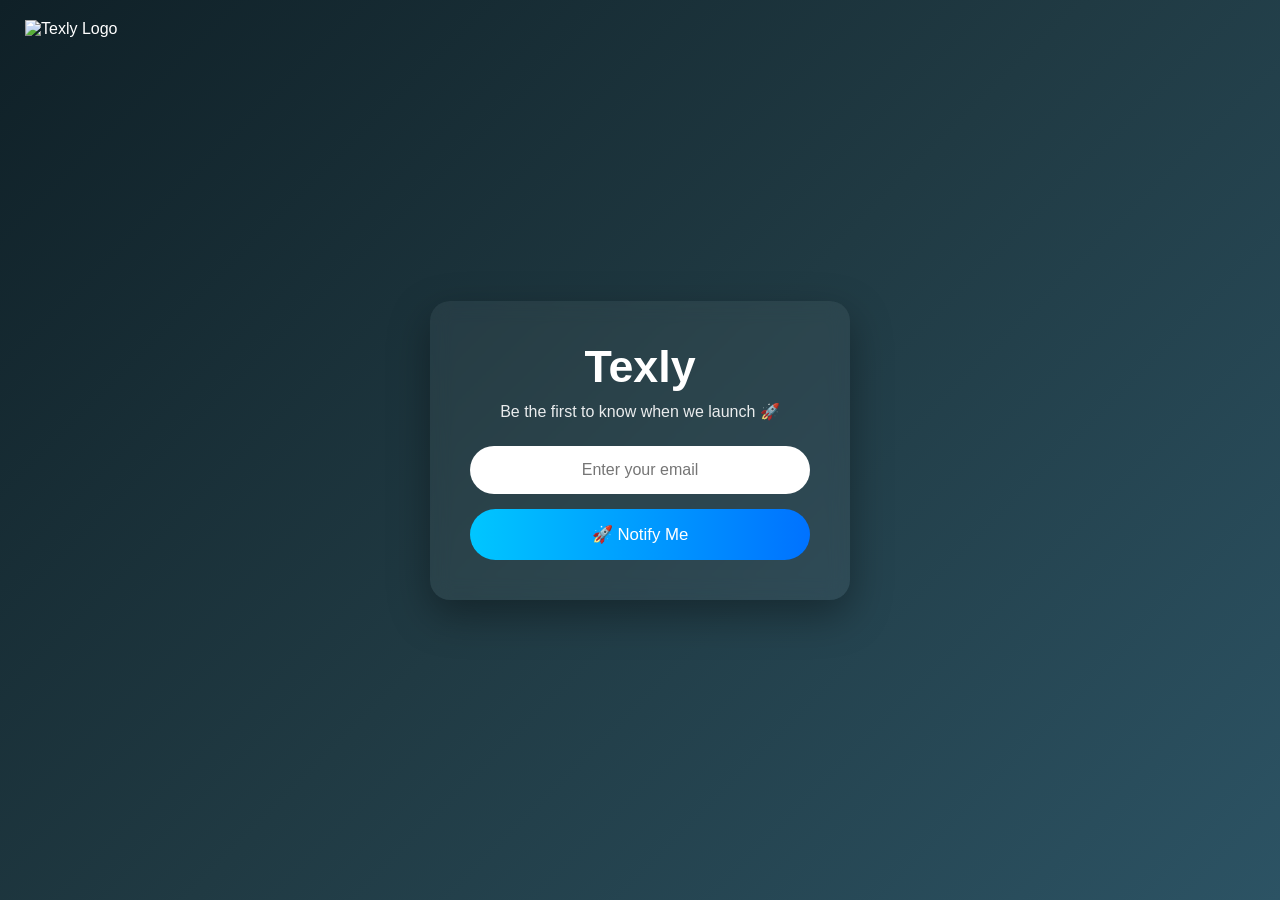
==== index.html @ 50f44037 "Update index.html" ====
<!DOCTYPE html>
<html lang="en">
<head>
  <meta charset="UTF-8" />
  <meta name="viewport" content="width=device-width, initial-scale=1.0" />
  <title>Texly – Launching Soon</title>

  <!-- EmailJS -->
  <script src="https://cdn.jsdelivr.net/npm/emailjs-com@3/dist/email.min.js"></script>
  <script>
    (function () {
      emailjs.init("guIEXPU-p_rC5m2ol");
    })();
  </script>

  <style>
    * {
      margin: 0;
      padding: 0;
      box-sizing: border-box;
      font-family: Arial, Helvetica, sans-serif;
    }

    body {
      min-height: 100vh;
      background: linear-gradient(135deg, #0f2027, #203a43, #2c5364);
      color: #ffffff;
      display: flex;
      align-items: center;
      justify-content: center;
      text-align: center;
      position: relative;
    }

    .corner-logo {
      position: absolute;
      top: 20px;
      left: 25px;
    }

    .corner-logo img {
      width: 90px;
    }

    .container {
      max-width: 420px;
      width: 100%;
      padding: 40px;
      background: rgba(255, 255, 255, 0.05);
      border-radius: 20px;
      backdrop-filter: blur(10px);
      box-shadow: 0 15px 40px rgba(0, 0, 0, 0.35);
    }

    h1 {
      font-size: 2.8rem;
      margin-bottom: 10px;
    }

    p {
      margin-bottom: 25px;
      opacity: 0.9;
    }

    form {
      display: flex;
      flex-direction: column;
      gap: 15px;
    }

    input {
      padding: 15px;
      border-radius: 50px;
      border: none;
      text-align: center;
      font-size: 1rem;
    }

    button {
      background: linear-gradient(to right, #00c6ff, #0072ff);
      border: none;
      color: #fff;
      padding: 15px;
      font-size: 1.05rem;
      border-radius: 50px;
      cursor: pointer;
    }

    .success {
      margin-top: 15px;
      color: #00ffcc;
      font-weight: bold;
      display: none;
    }
  </style>
</head>

<body>

  <div class="corner-logo">
    <img src="images/texly-logo.png" alt="Texly Logo">
  </div>

  <div class="container">
    <h1>Texly</h1>
    <p>Be the first to know when we launch 🚀</p>

    <form onsubmit="sendEmail(event)">
      <input type="email" id="email" placeholder="Enter your email" required />
      <button type="submit">🚀 Notify Me</button>
    </form>

    <div class="success" id="successMessage">
      ✅ Thank you for trusting us! Check your email 💙
    </div>
  </div>

  <script>
    function sendEmail(event) {
      event.preventDefault();

      const email = document.getElementById("email").value;

      emailjs.send(
        "service_ywtnjc5",
        "template_0w3dyph",
        { user_email: email }
      ).then(
        function () {
          document.getElementById("successMessage").style.display = "block";
          document.getElementById("email").value = "";
        },
        function (error) {
          alert("Error sending email 😢");
          console.log(error);
        }
      );
    }
  </script>

</body>
</html>
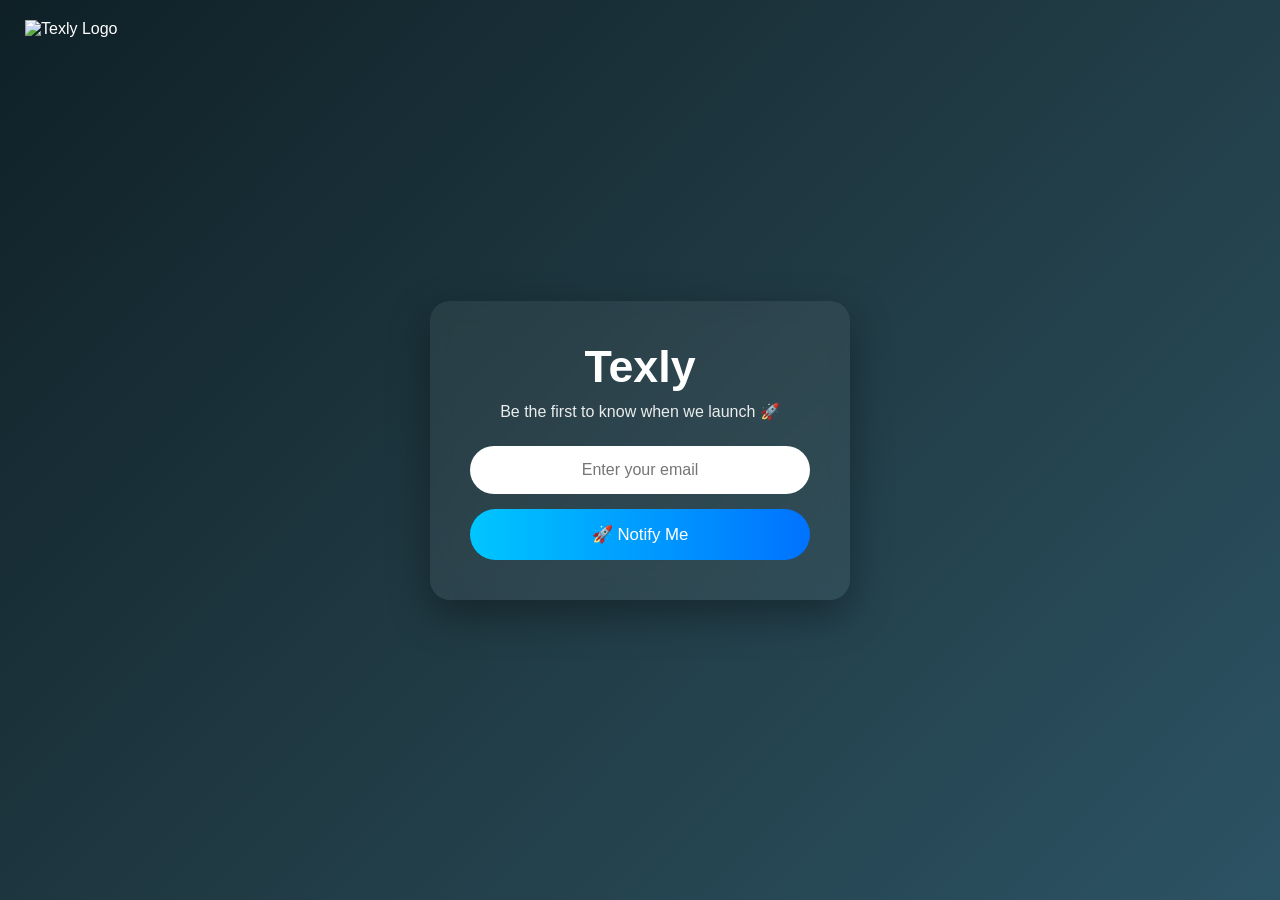
==== commit 7e127226: "Refactor email form submission and success display Updated email form handling and success message." ====
--- a/index.html
+++ b/index.html
@@ -9,7 +9,7 @@
   <script src="https://cdn.jsdelivr.net/npm/emailjs-com@3/dist/email.min.js"></script>
   <script>
     (function () {
-      emailjs.init("guIEXPU-p_rC5m2ol");
+      emailjs.init("guIEXPU-p_rC5m2ol"); // Public Key
     })();
   </script>
 
@@ -46,7 +46,7 @@
       max-width: 420px;
       width: 100%;
       padding: 40px;
-      background: rgba(255, 255, 255, 0.05);
+      background: rgba(255, 255, 255, 0.06);
       border-radius: 20px;
       backdrop-filter: blur(10px);
       box-shadow: 0 15px 40px rgba(0, 0, 0, 0.35);
@@ -74,6 +74,7 @@
       border: none;
       text-align: center;
       font-size: 1rem;
+      outline: none;
     }
 
     button {
@@ -97,45 +98,51 @@
 
 <body>
 
+  <!-- Logo -->
   <div class="corner-logo">
     <img src="images/texly-logo.png" alt="Texly Logo">
   </div>
 
+  <!-- Content -->
   <div class="container">
     <h1>Texly</h1>
     <p>Be the first to know when we launch 🚀</p>
 
-    <form onsubmit="sendEmail(event)">
+    <form id="emailForm">
       <input type="email" id="email" placeholder="Enter your email" required />
       <button type="submit">🚀 Notify Me</button>
     </form>
 
     <div class="success" id="successMessage">
-      ✅ Thank you for trusting us! Check your email 💙
+      ✅ Thank you for registering! Please check your email 💙
     </div>
   </div>
 
   <script>
-    function sendEmail(event) {
-      event.preventDefault();
+    document
+      .getElementById("emailForm")
+      .addEventListener("submit", function (e) {
+        e.preventDefault();
 
-      const email = document.getElementById("email").value;
+        const email = document.getElementById("email").value;
 
-      emailjs.send(
-        "service_ywtnjc5",
-        "template_0w3dyph",
-        { user_email: email }
-      ).then(
-        function () {
-          document.getElementById("successMessage").style.display = "block";
-          document.getElementById("email").value = "";
-        },
-        function (error) {
-          alert("Error sending email 😢");
-          console.log(error);
-        }
-      );
-    }
+        emailjs
+          .send(
+            "service_ywtnjc5",     // Service ID
+            "template_0w3dyph",    // Template ID
+            { user_email: email } // MUST match template variable
+          )
+          .then(
+            function () {
+              document.getElementById("successMessage").style.display = "block";
+              document.getElementById("email").value = "";
+            },
+            function (error) {
+              console.error("EmailJS Error:", error);
+              alert(error.text || "Error sending email");
+            }
+          );
+      });
   </script>
 
 </body>
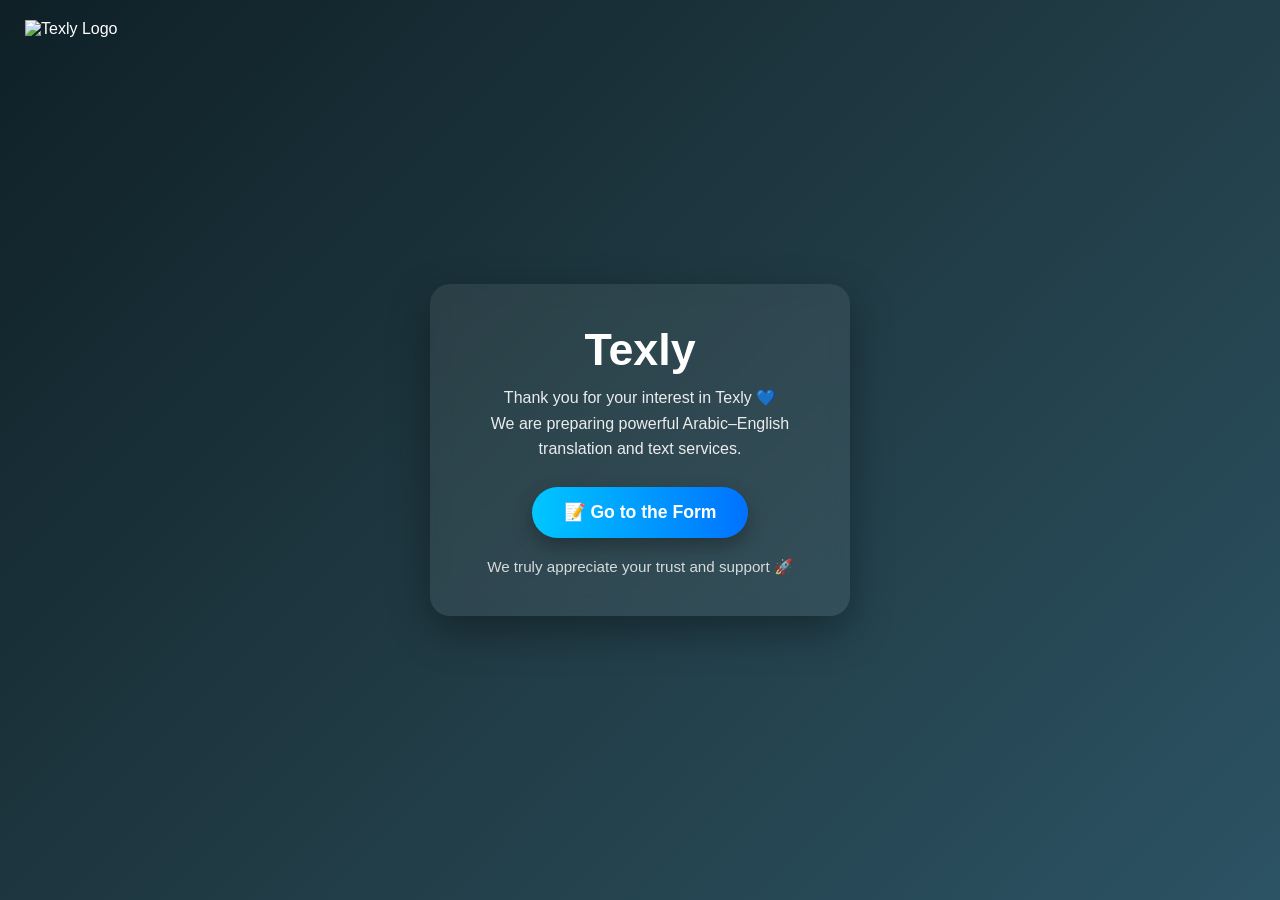
==== commit 71f304ec: "Revamp Texly landing page layout and content Updated the HTML structure and styling for the Texly la" ====
--- a/index.html
+++ b/index.html
@@ -4,14 +4,6 @@
   <meta charset="UTF-8" />
   <meta name="viewport" content="width=device-width, initial-scale=1.0" />
   <title>Texly – Launching Soon</title>
-
-  <!-- EmailJS -->
-  <script src="https://cdn.jsdelivr.net/npm/emailjs-com@3/dist/email.min.js"></script>
-  <script>
-    (function () {
-      emailjs.init("guIEXPU-p_rC5m2ol"); // Public Key
-    })();
-  </script>
 
   <style>
     * {
@@ -32,6 +24,7 @@
       position: relative;
     }
 
+    /* Logo in corner */
     .corner-logo {
       position: absolute;
       top: 20px;
@@ -42,11 +35,12 @@
       width: 90px;
     }
 
+    /* Main box */
     .container {
       max-width: 420px;
       width: 100%;
       padding: 40px;
-      background: rgba(255, 255, 255, 0.06);
+      background: rgba(255, 255, 255, 0.07);
       border-radius: 20px;
       backdrop-filter: blur(10px);
       box-shadow: 0 15px 40px rgba(0, 0, 0, 0.35);
@@ -60,38 +54,32 @@
     p {
       margin-bottom: 25px;
       opacity: 0.9;
+      line-height: 1.6;
     }
 
-    form {
-      display: flex;
-      flex-direction: column;
-      gap: 15px;
+    /* Button */
+    .form-btn {
+      display: inline-block;
+      padding: 15px 32px;
+      background: linear-gradient(to right, #00c6ff, #0072ff);
+      color: #fff;
+      text-decoration: none;
+      border-radius: 50px;
+      font-size: 1.1rem;
+      font-weight: bold;
+      transition: transform 0.2s ease, box-shadow 0.2s ease;
+      box-shadow: 0 8px 20px rgba(0, 0, 0, 0.3);
     }
 
-    input {
-      padding: 15px;
-      border-radius: 50px;
-      border: none;
-      text-align: center;
-      font-size: 1rem;
-      outline: none;
+    .form-btn:hover {
+      transform: translateY(-3px);
+      box-shadow: 0 12px 25px rgba(0, 114, 255, 0.45);
     }
 
-    button {
-      background: linear-gradient(to right, #00c6ff, #0072ff);
-      border: none;
-      color: #fff;
-      padding: 15px;
-      font-size: 1.05rem;
-      border-radius: 50px;
-      cursor: pointer;
-    }
-
-    .success {
-      margin-top: 15px;
-      color: #00ffcc;
-      font-weight: bold;
-      display: none;
+    .note {
+      margin-top: 20px;
+      font-size: 0.95rem;
+      opacity: 0.8;
     }
   </style>
 </head>
@@ -106,44 +94,24 @@
   <!-- Content -->
   <div class="container">
     <h1>Texly</h1>
-    <p>Be the first to know when we launch 🚀</p>
+    <p>
+      Thank you for your interest in Texly 💙<br>
+      We are preparing powerful Arabic–English translation and text services.
+    </p>
 
-    <form id="emailForm">
-      <input type="email" id="email" placeholder="Enter your email" required />
-      <button type="submit">🚀 Notify Me</button>
-    </form>
+    <!-- FORM BUTTON -->
+    <a
+      href="https://docs.google.com/forms/d/e/1FAIpQLScFUBChfy15UhohaOYtpSjVDk9pkCwXV9VBEQcLnaYvw8rqoQ/viewform?usp=header"
+      target="_blank"
+      class="form-btn"
+    >
+      📝 Go to the Form
+    </a>
 
-    <div class="success" id="successMessage">
-      ✅ Thank you for registering! Please check your email 💙
+    <div class="note">
+      We truly appreciate your trust and support 🚀
     </div>
   </div>
 
-  <script>
-    document
-      .getElementById("emailForm")
-      .addEventListener("submit", function (e) {
-        e.preventDefault();
-
-        const email = document.getElementById("email").value;
-
-        emailjs
-          .send(
-            "service_ywtnjc5",     // Service ID
-            "template_0w3dyph",    // Template ID
-            { user_email: email } // MUST match template variable
-          )
-          .then(
-            function () {
-              document.getElementById("successMessage").style.display = "block";
-              document.getElementById("email").value = "";
-            },
-            function (error) {
-              console.error("EmailJS Error:", error);
-              alert(error.text || "Error sending email");
-            }
-          );
-      });
-  </script>
-
 </body>
 </html>
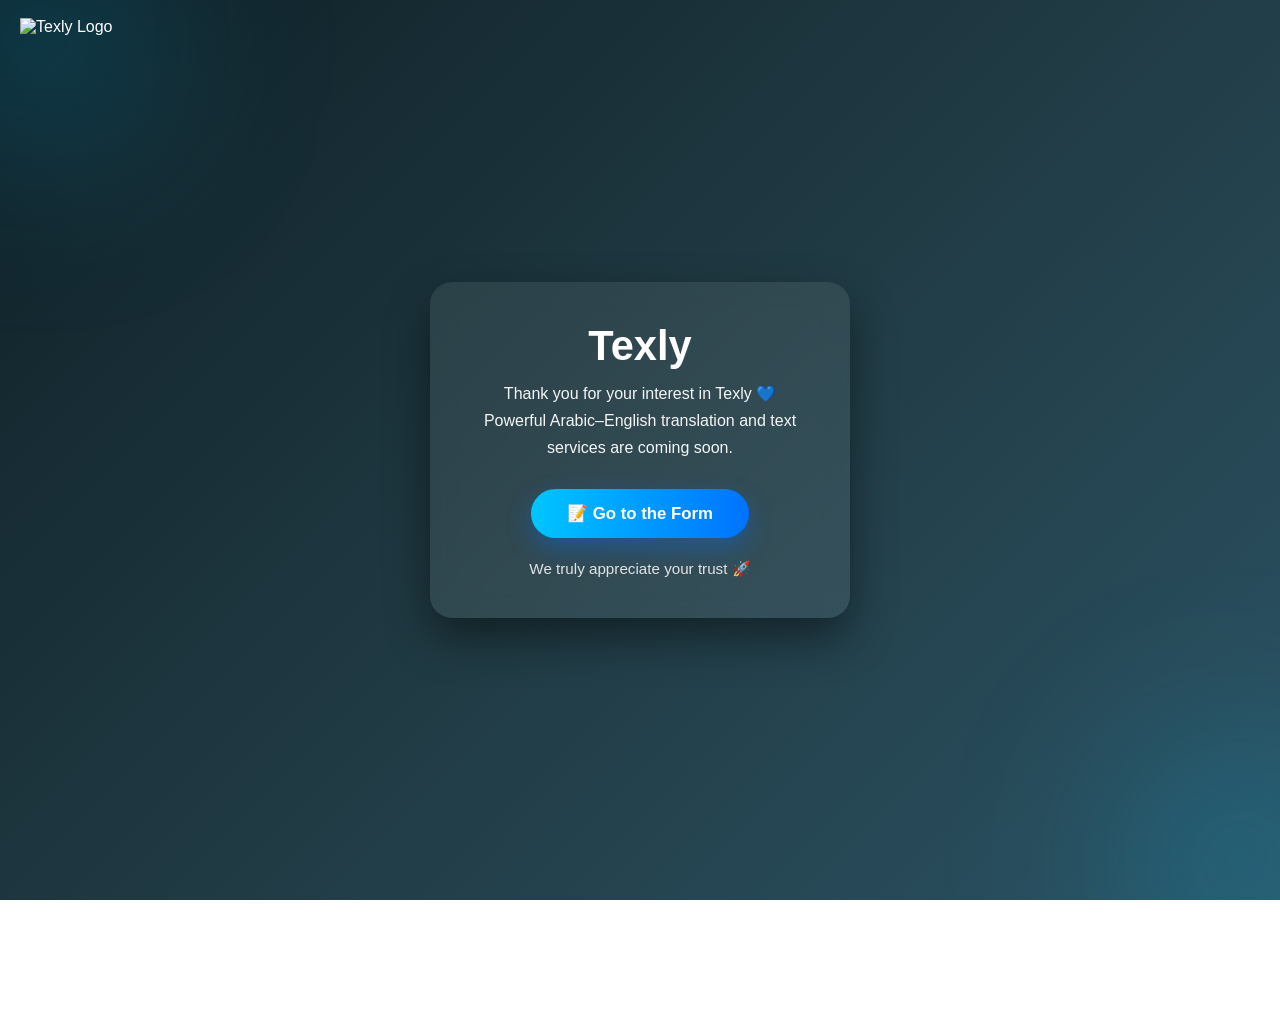
==== commit 85154fca: "Refactor index.html with glow effect and styles Updated styles, added glow effect, and improved mobi" ====
--- a/index.html
+++ b/index.html
@@ -1,16 +1,28 @@
 <!DOCTYPE html>
 <html lang="en">
 <head>
-  <meta charset="UTF-8" />
-  <meta name="viewport" content="width=device-width, initial-scale=1.0" />
+  <meta charset="UTF-8">
+
+  <!-- GLOBAL MOBILE FIX (IMPORTANT) -->
+  <meta name="viewport"
+        content="width=device-width, initial-scale=1.0, maximum-scale=1.0, user-scalable=no">
+
   <title>Texly – Launching Soon</title>
 
   <style>
+    /* ===== GLOBAL RESET ===== */
     * {
       margin: 0;
       padding: 0;
       box-sizing: border-box;
       font-family: Arial, Helvetica, sans-serif;
+      -webkit-tap-highlight-color: transparent;
+    }
+
+    html, body {
+      width: 100%;
+      overflow-x: hidden;
+      touch-action: manipulation;
     }
 
     body {
@@ -24,92 +36,155 @@
       position: relative;
     }
 
-    /* Logo in corner */
+    /* ===== LOGO ===== */
     .corner-logo {
       position: absolute;
-      top: 20px;
-      left: 25px;
+      top: 18px;
+      left: 20px;
+      z-index: 10;
     }
 
     .corner-logo img {
       width: 90px;
     }
 
-    /* Main box */
+    /* ===== BACKGROUND GLOW ===== */
+    .glow {
+      position: absolute;
+      width: 320px;
+      height: 320px;
+      background: radial-gradient(circle, #00c6ff55, transparent 70%);
+      filter: blur(90px);
+      animation: float 6s ease-in-out infinite alternate;
+    }
+
+    .glow.one {
+      top: -120px;
+      left: -120px;
+    }
+
+    .glow.two {
+      bottom: -120px;
+      right: -120px;
+      animation-delay: 2s;
+    }
+
+    @keyframes float {
+      from { transform: translateY(0); }
+      to { transform: translateY(35px); }
+    }
+
+    /* ===== CARD ===== */
     .container {
+      position: relative;
+      z-index: 2;
       max-width: 420px;
-      width: 100%;
-      padding: 40px;
-      background: rgba(255, 255, 255, 0.07);
-      border-radius: 20px;
-      backdrop-filter: blur(10px);
-      box-shadow: 0 15px 40px rgba(0, 0, 0, 0.35);
+      width: 90%;
+      padding: 40px 30px;
+      background: rgba(255, 255, 255, 0.08);
+      border-radius: 22px;
+      backdrop-filter: blur(12px);
+      box-shadow: 0 20px 45px rgba(0, 0, 0, 0.45);
+      animation: fadeUp 0.9s ease forwards;
+    }
+
+    @keyframes fadeUp {
+      from {
+        opacity: 0;
+        transform: translateY(25px);
+      }
+      to {
+        opacity: 1;
+        transform: translateY(0);
+      }
     }
 
     h1 {
-      font-size: 2.8rem;
+      font-size: 2.6rem;
       margin-bottom: 10px;
     }
 
     p {
-      margin-bottom: 25px;
-      opacity: 0.9;
-      line-height: 1.6;
+      margin-bottom: 28px;
+      opacity: 0.95;
+      line-height: 1.7;
+      font-size: 1rem;
     }
 
-    /* Button */
-    .form-btn {
+    /* ===== BUTTON ===== */
+    .btn {
       display: inline-block;
-      padding: 15px 32px;
+      padding: 14px 36px;
       background: linear-gradient(to right, #00c6ff, #0072ff);
       color: #fff;
       text-decoration: none;
       border-radius: 50px;
-      font-size: 1.1rem;
+      font-size: 1.05rem;
       font-weight: bold;
-      transition: transform 0.2s ease, box-shadow 0.2s ease;
-      box-shadow: 0 8px 20px rgba(0, 0, 0, 0.3);
+      box-shadow: 0 10px 25px rgba(0, 114, 255, 0.35);
+      transition: box-shadow 0.3s ease;
     }
 
-    .form-btn:hover {
-      transform: translateY(-3px);
-      box-shadow: 0 12px 25px rgba(0, 114, 255, 0.45);
+    .btn:hover {
+      box-shadow: 0 14px 32px rgba(0, 114, 255, 0.55);
+    }
+
+    /* Disable hover scale on touch devices */
+    @media (hover: none) {
+      .btn:hover {
+        box-shadow: 0 10px 25px rgba(0, 114, 255, 0.35);
+      }
     }
 
     .note {
-      margin-top: 20px;
+      margin-top: 22px;
       font-size: 0.95rem;
-      opacity: 0.8;
+      opacity: 0.85;
+    }
+
+    /* ===== MOBILE ===== */
+    @media (max-width: 480px) {
+      h1 {
+        font-size: 2.1rem;
+      }
+
+      p {
+        font-size: 0.95rem;
+      }
     }
   </style>
 </head>
 
 <body>
 
-  <!-- Logo -->
+  <!-- GLOW EFFECT -->
+  <div class="glow one"></div>
+  <div class="glow two"></div>
+
+  <!-- LOGO -->
   <div class="corner-logo">
     <img src="images/texly-logo.png" alt="Texly Logo">
   </div>
 
-  <!-- Content -->
+  <!-- CONTENT -->
   <div class="container">
     <h1>Texly</h1>
     <p>
       Thank you for your interest in Texly 💙<br>
-      We are preparing powerful Arabic–English translation and text services.
+      Powerful Arabic–English translation and text services are coming soon.
     </p>
 
     <!-- FORM BUTTON -->
     <a
-      href="https://docs.google.com/forms/d/e/1FAIpQLScFUBChfy15UhohaOYtpSjVDk9pkCwXV9VBEQcLnaYvw8rqoQ/viewform?usp=header"
+      href="https://forms.gle/ErTmCGVyZEiP1FJX9"
       target="_blank"
-      class="form-btn"
+      class="btn"
     >
       📝 Go to the Form
     </a>
 
     <div class="note">
-      We truly appreciate your trust and support 🚀
+      We truly appreciate your trust 🚀
     </div>
   </div>
 
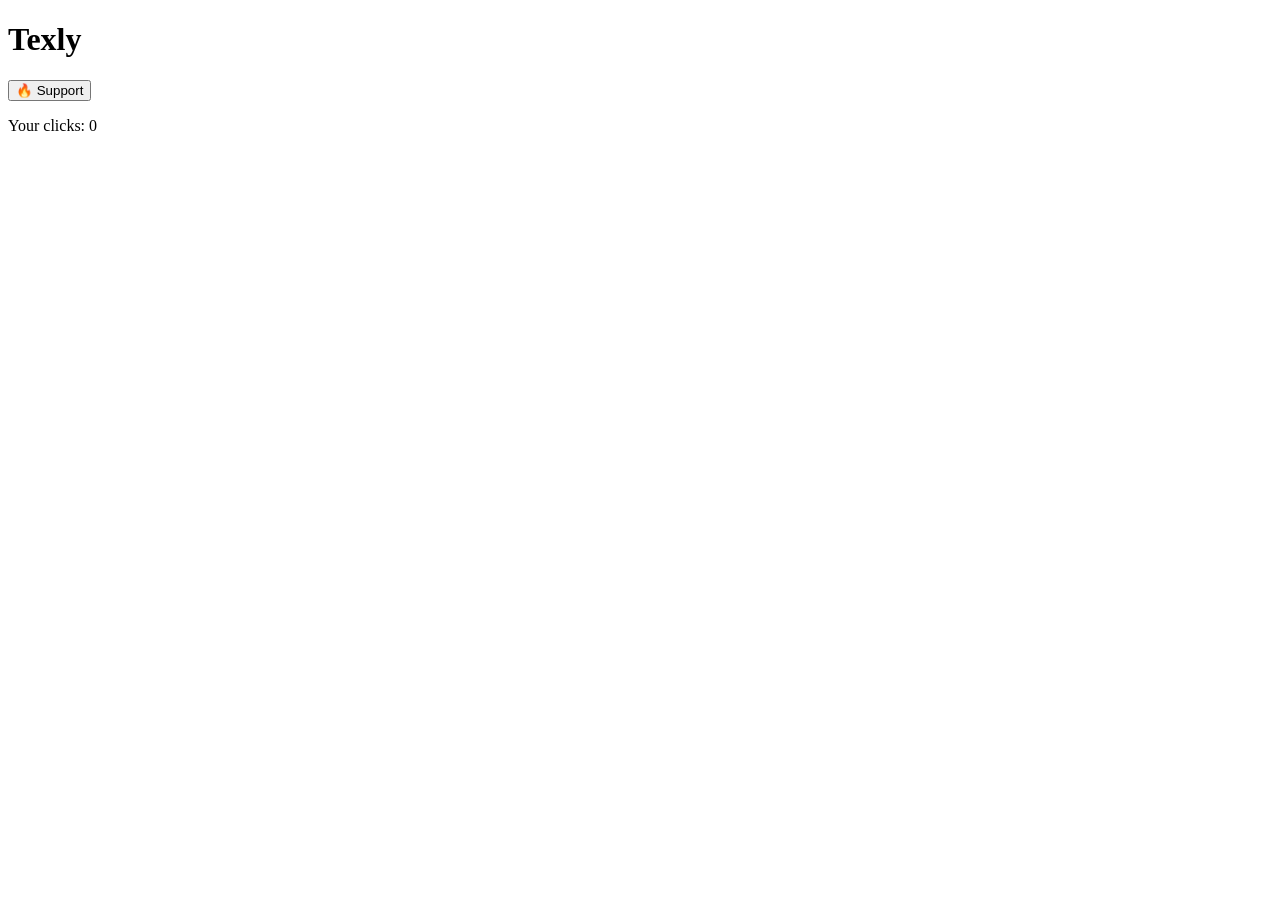
==== commit 1eaf51d6: "Refactor index.html with external resources Updated the HTML structure and linked external CSS and J" ====
--- a/index.html
+++ b/index.html
@@ -2,191 +2,23 @@
 <html lang="en">
 <head>
   <meta charset="UTF-8">
-
-  <!-- GLOBAL MOBILE FIX (IMPORTANT) -->
   <meta name="viewport"
         content="width=device-width, initial-scale=1.0, maximum-scale=1.0, user-scalable=no">
 
-  <title>Texly – Launching Soon</title>
+  <title>Texly</title>
 
-  <style>
-    /* ===== GLOBAL RESET ===== */
-    * {
-      margin: 0;
-      padding: 0;
-      box-sizing: border-box;
-      font-family: Arial, Helvetica, sans-serif;
-      -webkit-tap-highlight-color: transparent;
-    }
-
-    html, body {
-      width: 100%;
-      overflow-x: hidden;
-      touch-action: manipulation;
-    }
-
-    body {
-      min-height: 100vh;
-      background: linear-gradient(135deg, #0f2027, #203a43, #2c5364);
-      color: #ffffff;
-      display: flex;
-      align-items: center;
-      justify-content: center;
-      text-align: center;
-      position: relative;
-    }
-
-    /* ===== LOGO ===== */
-    .corner-logo {
-      position: absolute;
-      top: 18px;
-      left: 20px;
-      z-index: 10;
-    }
-
-    .corner-logo img {
-      width: 90px;
-    }
-
-    /* ===== BACKGROUND GLOW ===== */
-    .glow {
-      position: absolute;
-      width: 320px;
-      height: 320px;
-      background: radial-gradient(circle, #00c6ff55, transparent 70%);
-      filter: blur(90px);
-      animation: float 6s ease-in-out infinite alternate;
-    }
-
-    .glow.one {
-      top: -120px;
-      left: -120px;
-    }
-
-    .glow.two {
-      bottom: -120px;
-      right: -120px;
-      animation-delay: 2s;
-    }
-
-    @keyframes float {
-      from { transform: translateY(0); }
-      to { transform: translateY(35px); }
-    }
-
-    /* ===== CARD ===== */
-    .container {
-      position: relative;
-      z-index: 2;
-      max-width: 420px;
-      width: 90%;
-      padding: 40px 30px;
-      background: rgba(255, 255, 255, 0.08);
-      border-radius: 22px;
-      backdrop-filter: blur(12px);
-      box-shadow: 0 20px 45px rgba(0, 0, 0, 0.45);
-      animation: fadeUp 0.9s ease forwards;
-    }
-
-    @keyframes fadeUp {
-      from {
-        opacity: 0;
-        transform: translateY(25px);
-      }
-      to {
-        opacity: 1;
-        transform: translateY(0);
-      }
-    }
-
-    h1 {
-      font-size: 2.6rem;
-      margin-bottom: 10px;
-    }
-
-    p {
-      margin-bottom: 28px;
-      opacity: 0.95;
-      line-height: 1.7;
-      font-size: 1rem;
-    }
-
-    /* ===== BUTTON ===== */
-    .btn {
-      display: inline-block;
-      padding: 14px 36px;
-      background: linear-gradient(to right, #00c6ff, #0072ff);
-      color: #fff;
-      text-decoration: none;
-      border-radius: 50px;
-      font-size: 1.05rem;
-      font-weight: bold;
-      box-shadow: 0 10px 25px rgba(0, 114, 255, 0.35);
-      transition: box-shadow 0.3s ease;
-    }
-
-    .btn:hover {
-      box-shadow: 0 14px 32px rgba(0, 114, 255, 0.55);
-    }
-
-    /* Disable hover scale on touch devices */
-    @media (hover: none) {
-      .btn:hover {
-        box-shadow: 0 10px 25px rgba(0, 114, 255, 0.35);
-      }
-    }
-
-    .note {
-      margin-top: 22px;
-      font-size: 0.95rem;
-      opacity: 0.85;
-    }
-
-    /* ===== MOBILE ===== */
-    @media (max-width: 480px) {
-      h1 {
-        font-size: 2.1rem;
-      }
-
-      p {
-        font-size: 0.95rem;
-      }
-    }
-  </style>
+  <!-- CSS -->
+  <link rel="stylesheet" href="css/global.css">
 </head>
-
 <body>
 
-  <!-- GLOW EFFECT -->
-  <div class="glow one"></div>
-  <div class="glow two"></div>
-
-  <!-- LOGO -->
-  <div class="corner-logo">
-    <img src="images/texly-logo.png" alt="Texly Logo">
+  <div class="container">
+    <h1>Texly</h1>
+    <button class="btn" onclick="increaseCount()">🔥 Support</button>
+    <p>Your clicks: <span id="count">0</span></p>
   </div>
 
-  <!-- CONTENT -->
-  <div class="container">
-    <h1>Texly</h1>
-    <p>
-      Thank you for your interest in Texly 💙<br>
-      Powerful Arabic–English translation and text services are coming soon.
-    </p>
-
-    <!-- FORM BUTTON -->
-    <a
-      href="https://forms.gle/ErTmCGVyZEiP1FJX9"
-      target="_blank"
-      class="btn"
-    >
-      📝 Go to the Form
-    </a>
-
-    <div class="note">
-      We truly appreciate your trust 🚀
-    </div>
-  </div>
-
+  <!-- JS -->
+  <script src="js/main.js"></script>
 </body>
 </html>
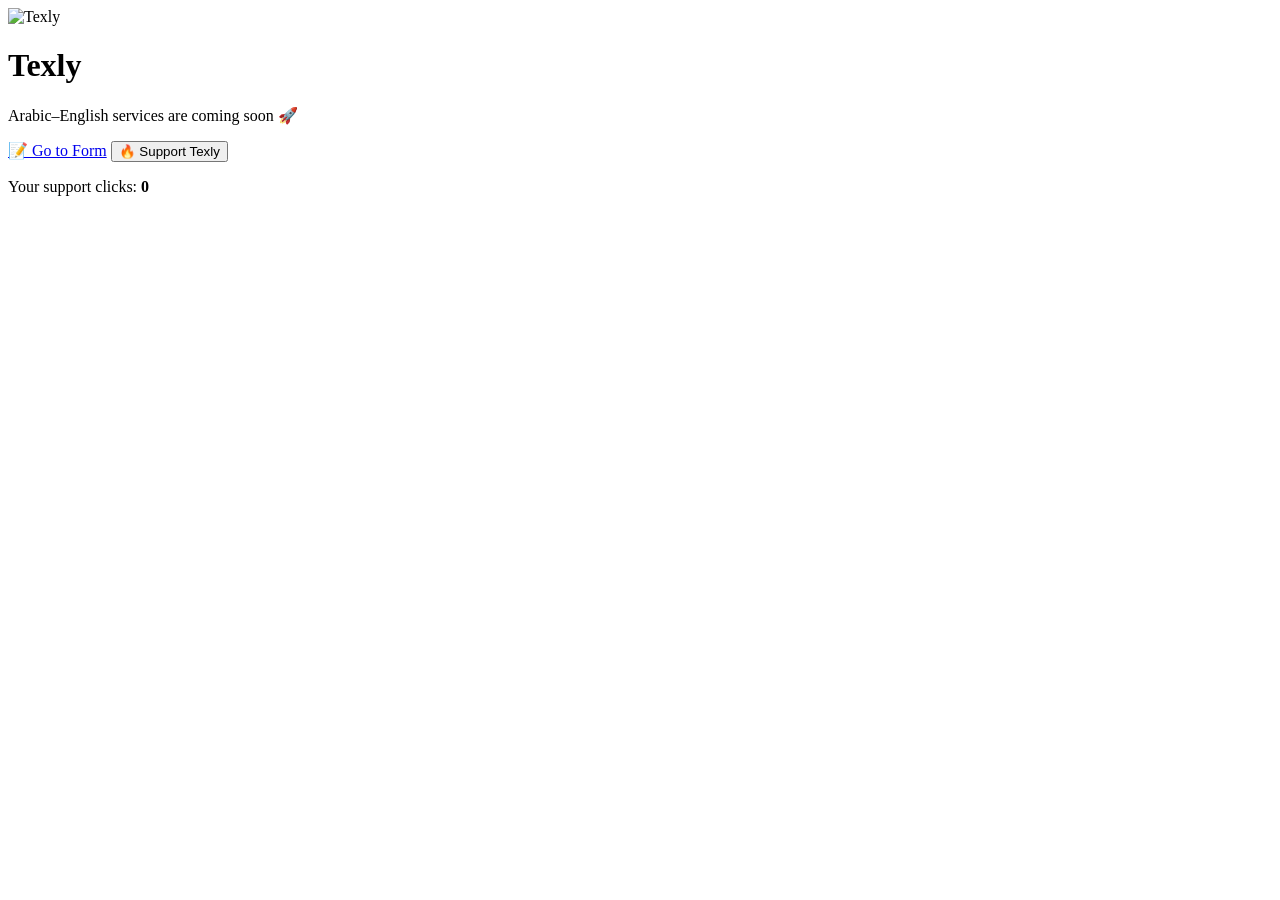
==== commit 3a886d9f: "Add initial HTML structure for Texly website" ====
--- a/index.html
+++ b/index.html
@@ -1,24 +1,30 @@
-<!DOCTYPE html>
-<html lang="en">
-<head>
-  <meta charset="UTF-8">
-  <meta name="viewport"
-        content="width=device-width, initial-scale=1.0, maximum-scale=1.0, user-scalable=no">
-
-  <title>Texly</title>
-
-  <!-- CSS -->
-  <link rel="stylesheet" href="css/global.css">
-</head>
-<body>
-
-  <div class="container">
-    <h1>Texly</h1>
-    <button class="btn" onclick="increaseCount()">🔥 Support</button>
-    <p>Your clicks: <span id="count">0</span></p>
-  </div>
-
-  <!-- JS -->
-  <script src="js/main.js"></script>
-</body>
-</html>
+<!DOCTYPE html>
+<html lang="en">
+<head>
+  <meta charset="UTF-8">
+  <meta name="viewport"
+        content="width=device-width, initial-scale=1.0, maximum-scale=1.0, user-scalable=no">
+  <title>Texly</title>
+  <link rel="stylesheet" href="css/global.css">
+</head>
+<body>
+
+<div class="navbar">
+  <img src="images/texly-logo.png" alt="Texly">
+</div>
+
+<div class="page">
+  <div class="card">
+    <h1>Texly</h1>
+    <p>Arabic–English services are coming soon 🚀</p>
+
+    <a href="form.html" class="btn">📝 Go to Form</a>
+
+    <button class="btn" onclick="increaseCount()">🔥 Support Texly</button>
+    <p>Your support clicks: <strong><span id="count">0</span></strong></p>
+  </div>
+</div>
+
+<script src="js/main.js"></script>
+</body>
+</html>
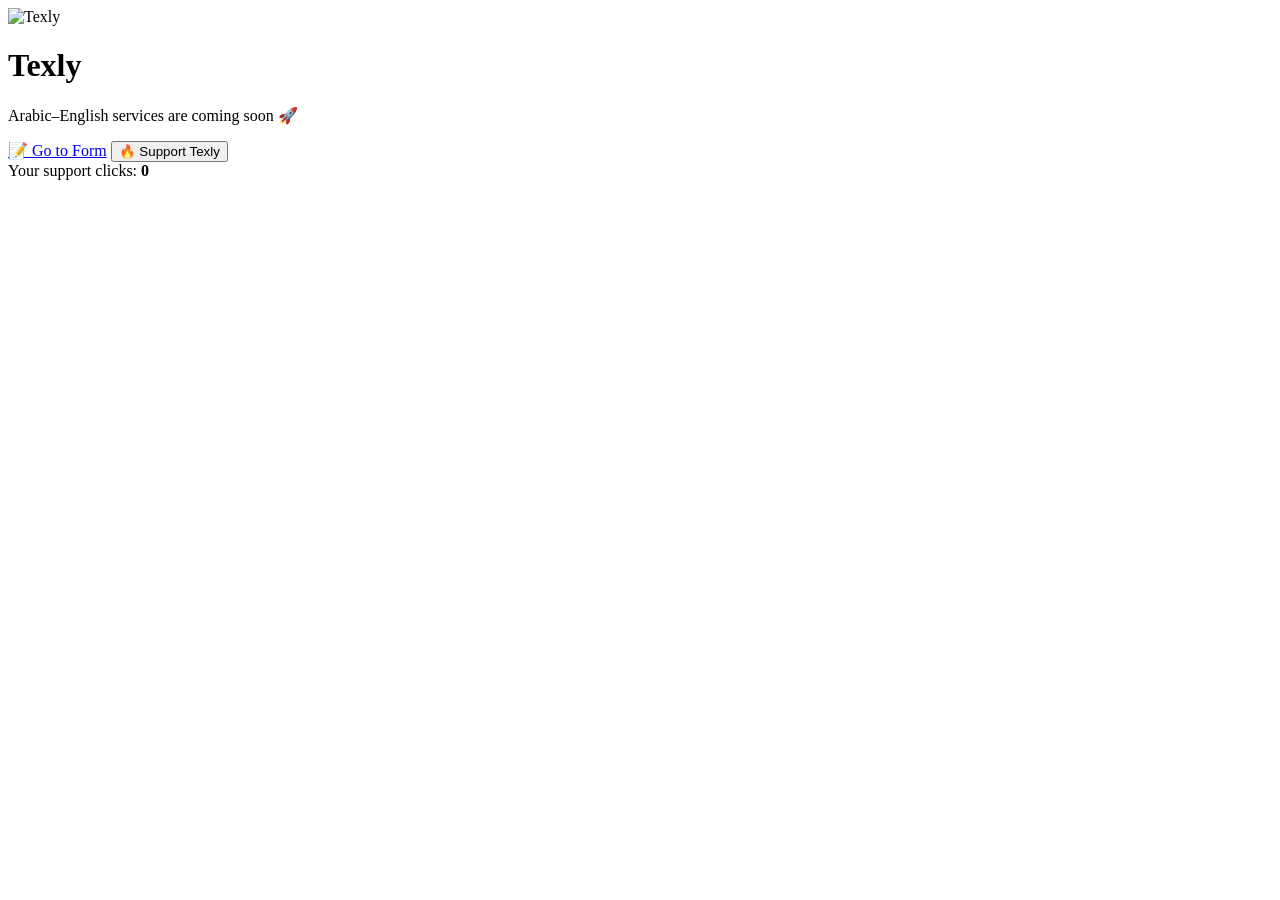
==== commit 09ed0f30: "Refactor HTML structure and improve semantics" ====
--- a/index.html
+++ b/index.html
@@ -1,27 +1,33 @@
 <!DOCTYPE html>
 <html lang="en">
 <head>
-  <meta charset="UTF-8">
+  <meta charset="UTF-8" />
   <meta name="viewport"
-        content="width=device-width, initial-scale=1.0, maximum-scale=1.0, user-scalable=no">
+        content="width=device-width, initial-scale=1.0, maximum-scale=1.0, user-scalable=no" />
   <title>Texly</title>
-  <link rel="stylesheet" href="css/global.css">
+  <link rel="stylesheet" href="css/global.css" />
 </head>
 <body>
 
-<div class="navbar">
-  <img src="images/texly-logo.png" alt="Texly">
-</div>
-
 <div class="page">
   <div class="card">
+    <img src="images/texly-logo.png" alt="Texly" class="logo" />
+
     <h1>Texly</h1>
-    <p>Arabic–English services are coming soon 🚀</p>
+    <p class="subtitle">
+      Arabic–English services are coming soon 🚀
+    </p>
 
-    <a href="form.html" class="btn">📝 Go to Form</a>
+    <div class="actions">
+      <a href="form.html" class="btn btn-primary">📝 Go to Form</a>
+      <button onclick="increaseCount()" class="btn btn-secondary">
+        🔥 Support Texly
+      </button>
+    </div>
 
-    <button class="btn" onclick="increaseCount()">🔥 Support Texly</button>
-    <p>Your support clicks: <strong><span id="count">0</span></strong></p>
+    <div class="counter">
+      Your support clicks: <strong><span id="count">0</span></strong>
+    </div>
   </div>
 </div>
 
